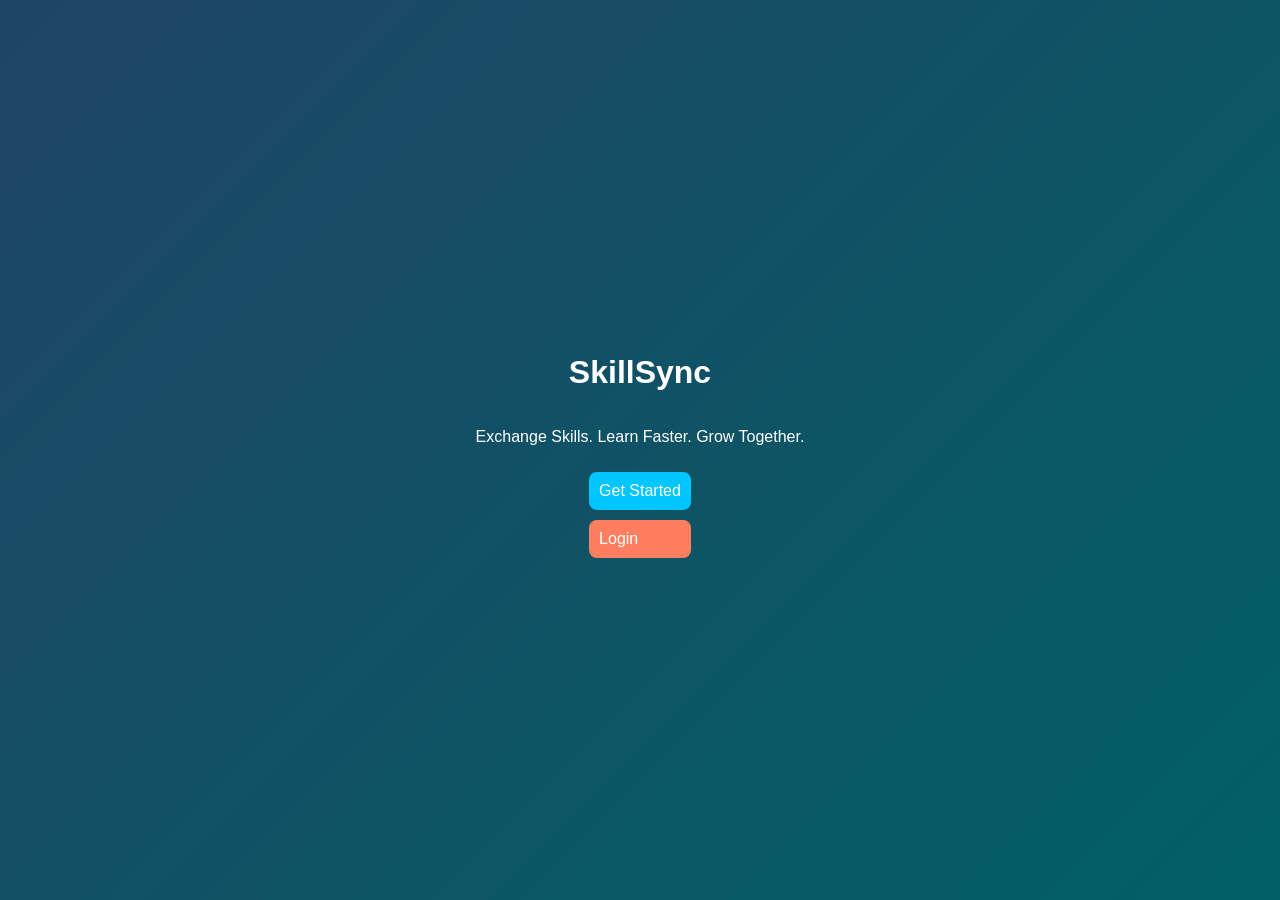
==== index.html @ 8574d458 "Add files via upload" ====
<!DOCTYPE html>
<html>
<head>
    <title>SkillSync</title>
    <link rel="stylesheet" href="style.css">
</head>
<body>

<div class="hero">
    <div class="overlay">
        <h1>SkillSync</h1>
        <p>Exchange Skills. Learn Faster. Grow Together.</p>

        <div class="buttons">
            <a href="register.html" class="btn">Get Started</a>
            <a href="login.html" class="btn secondary">Login</a>
        </div>
    </div>
</div>

</body>
</html>
---- style.css ----
body {
    margin: 0;
    font-family: 'Segoe UI', sans-serif;
    background: linear-gradient(135deg, #4facfe, #00f2fe);
}

/* HERO SECTION */
.hero {
    background: url('https://images.unsplash.com/photo-1522202176988-66273c2fd55f') no-repeat center/cover;
    height: 100vh;
    position: relative;
}

.overlay {
    background: rgba(0,0,0,0.6);
    height: 100%;
    color: white;
    display: flex;
    flex-direction: column;
    justify-content: center;
    align-items: center;
}

/* CENTER */
.center {
    display: flex;
    justify-content: center;
    align-items: center;
    height: 100vh;
}

/* GLASS CARD */
.glass-card {
    background: rgba(255,255,255,0.15);
    backdrop-filter: blur(10px);
    padding: 30px;
    border-radius: 15px;
    color: white;
    width: 300px;
    text-align: center;
    box-shadow: 0 8px 25px rgba(0,0,0,0.2);
}

/* BUTTONS */
.btn {
    display: block;
    margin: 10px auto;
    padding: 10px;
    background: #00c6ff;
    color: white;
    border: none;
    border-radius: 8px;
    text-decoration: none;
    cursor: pointer;
}

.btn:hover {
    background: #0072ff;
}

.secondary {
    background: #ff7e5f;
}

.small {
    padding: 5px 10px;
}

/* INPUTS */
input, select {
    width: 90%;
    padding: 10px;
    margin: 8px 0;
    border-radius: 8px;
    border: none;
    outline: none;
}

/* NAVBAR */
.navbar {
    background: rgba(0,0,0,0.7);
    color: white;
    padding: 15px;
    display: flex;
    justify-content: space-between;
}

/* DASHBOARD */
.dashboard {
    max-width: 700px;
    margin: 20px auto;
}

/* SKILLS */
ul {
    list-style: none;
    padding: 0;
}

li {
    background: rgba(255,255,255,0.2);
    margin: 5px;
    padding: 8px;
    border-radius: 8px;
}
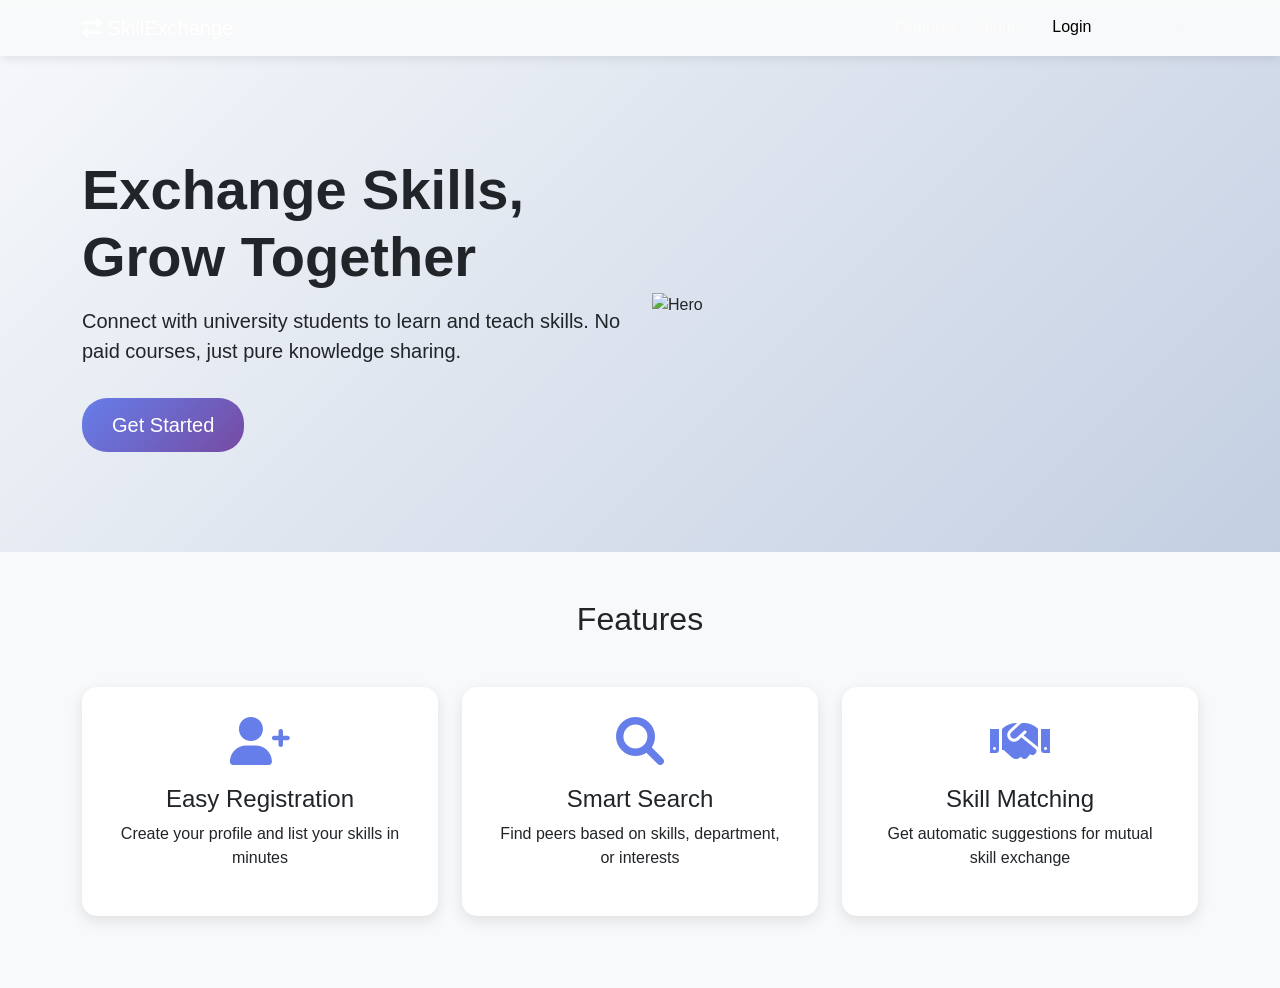
==== commit f020b83f: "Add files via upload" ====
--- a/index.html
+++ b/index.html
@@ -1,22 +1,151 @@
 <!DOCTYPE html>
-<html>
+<html lang="en">
 <head>
-    <title>SkillSync</title>
-    <link rel="stylesheet" href="style.css">
+    <meta charset="UTF-8">
+    <meta name="viewport" content="width=device-width, initial-scale=1.0">
+    <title>SkillExchange - Connect, Learn, Grow</title>
+    <link href="https://cdn.jsdelivr.net/npm/bootstrap@5.1.3/dist/css/bootstrap.min.css" rel="stylesheet">
+    <link rel="stylesheet" href="https://cdnjs.cloudflare.com/ajax/libs/font-awesome/6.0.0/css/all.min.css">
+    <link rel="stylesheet" href="css/style.css">
 </head>
 <body>
+    <nav class="navbar navbar-expand-lg navbar-dark bg-gradient">
+        <div class="container">
+            <a class="navbar-brand" href="#">
+                <i class="fas fa-exchange-alt"></i> SkillExchange
+            </a>
+            <button class="navbar-toggler" type="button" data-bs-toggle="collapse" data-bs-target="#navbarNav">
+                <span class="navbar-toggler-icon"></span>
+            </button>
+            <div class="collapse navbar-collapse" id="navbarNav">
+                <ul class="navbar-nav ms-auto">
+                    <li class="nav-item">
+                        <a class="nav-link" href="#features">Features</a>
+                    </li>
+                    <li class="nav-item">
+                        <a class="nav-link" href="#about">About</a>
+                    </li>
+                    <li class="nav-item">
+                        <button class="btn btn-light ms-3" onclick="showLoginModal()">Login</button>
+                    </li>
+                    <li class="nav-item">
+                        <button class="btn btn-outline-light ms-2" onclick="showRegisterModal()">Register</button>
+                    </li>
+                </ul>
+            </div>
+        </div>
+    </nav>
 
-<div class="hero">
-    <div class="overlay">
-        <h1>SkillSync</h1>
-        <p>Exchange Skills. Learn Faster. Grow Together.</p>
+    <section class="hero">
+        <div class="container">
+            <div class="row align-items-center">
+                <div class="col-md-6">
+                    <h1 class="display-4 fw-bold">Exchange Skills,<br>Grow Together</h1>
+                    <p class="lead mt-3">Connect with university students to learn and teach skills. No paid courses, just pure knowledge sharing.</p>
+                    <button class="btn btn-primary btn-lg mt-3" onclick="showRegisterModal()">Get Started</button>
+                </div>
+                <div class="col-md-6">
+                    <img src="https://via.placeholder.com/500x400?text=Skill+Exchange" alt="Hero" class="img-fluid">
+                </div>
+            </div>
+        </div>
+    </section>
 
-        <div class="buttons">
-            <a href="register.html" class="btn">Get Started</a>
-            <a href="login.html" class="btn secondary">Login</a>
+    <section id="features" class="features py-5">
+        <div class="container">
+            <h2 class="text-center mb-5">Features</h2>
+            <div class="row">
+                <div class="col-md-4 mb-4">
+                    <div class="feature-card">
+                        <i class="fas fa-user-plus fa-3x"></i>
+                        <h4>Easy Registration</h4>
+                        <p>Create your profile and list your skills in minutes</p>
+                    </div>
+                </div>
+                <div class="col-md-4 mb-4">
+                    <div class="feature-card">
+                        <i class="fas fa-search fa-3x"></i>
+                        <h4>Smart Search</h4>
+                        <p>Find peers based on skills, department, or interests</p>
+                    </div>
+                </div>
+                <div class="col-md-4 mb-4">
+                    <div class="feature-card">
+                        <i class="fas fa-handshake fa-3x"></i>
+                        <h4>Skill Matching</h4>
+                        <p>Get automatic suggestions for mutual skill exchange</p>
+                    </div>
+                </div>
+            </div>
+        </div>
+    </section>
+
+    <!-- Login Modal -->
+    <div class="modal fade" id="loginModal" tabindex="-1">
+        <div class="modal-dialog">
+            <div class="modal-content">
+                <div class="modal-header bg-gradient text-white">
+                    <h5 class="modal-title">Login to SkillExchange</h5>
+                    <button type="button" class="btn-close" data-bs-dismiss="modal"></button>
+                </div>
+                <div class="modal-body">
+                    <form id="loginForm">
+                        <div class="mb-3">
+                            <label for="loginEmail" class="form-label">Email address</label>
+                            <input type="email" class="form-control" id="loginEmail" required>
+                        </div>
+                        <div class="mb-3">
+                            <label for="loginPassword" class="form-label">Password</label>
+                            <input type="password" class="form-control" id="loginPassword" required>
+                        </div>
+                        <button type="submit" class="btn btn-primary w-100">Login</button>
+                    </form>
+                    <div id="loginMessage" class="mt-3"></div>
+                </div>
+            </div>
         </div>
     </div>
-</div>
 
+    <!-- Register Modal -->
+    <div class="modal fade" id="registerModal" tabindex="-1">
+        <div class="modal-dialog">
+            <div class="modal-content">
+                <div class="modal-header bg-gradient text-white">
+                    <h5 class="modal-title">Create Account</h5>
+                    <button type="button" class="btn-close" data-bs-dismiss="modal"></button>
+                </div>
+                <div class="modal-body">
+                    <form id="registerForm">
+                        <div class="mb-3">
+                            <label for="regName" class="form-label">Full Name</label>
+                            <input type="text" class="form-control" id="regName" required>
+                        </div>
+                        <div class="mb-3">
+                            <label for="regEmail" class="form-label">Email</label>
+                            <input type="email" class="form-control" id="regEmail" required>
+                        </div>
+                        <div class="mb-3">
+                            <label for="regPassword" class="form-label">Password</label>
+                            <input type="password" class="form-control" id="regPassword" required>
+                        </div>
+                        <div class="mb-3">
+                            <label for="regDepartment" class="form-label">Department</label>
+                            <input type="text" class="form-control" id="regDepartment" required>
+                        </div>
+                        <div class="mb-3">
+                            <label for="regSemester" class="form-label">Semester</label>
+                            <input type="number" class="form-control" id="regSemester" min="1" max="8" required>
+                        </div>
+                        <button type="submit" class="btn btn-primary w-100">Register</button>
+                    </form>
+                    <div id="registerMessage" class="mt-3"></div>
+                </div>
+            </div>
+        </div>
+    </div>
+
+    <script src="https://code.jquery.com/jquery-3.6.0.min.js"></script>
+    <script src="https://cdn.jsdelivr.net/npm/bootstrap@5.1.3/dist/js/bootstrap.bundle.min.js"></script>
+    <script src="js/main.js"></script>
 </body>
 </html>
--- a/css/style.css
+++ b/css/style.css
@@ -0,0 +1,128 @@
+* {
+    margin: 0;
+    padding: 0;
+    box-sizing: border-box;
+}
+
+body {
+    font-family: 'Segoe UI', Tahoma, Geneva, Verdana, sans-serif;
+    background-color: #f8f9fa;
+}
+
+.bg-gradient {
+    background: linear-gradient(135deg, #667eea 0%, #764ba2 100%);
+}
+
+.navbar {
+    box-shadow: 0 2px 10px rgba(0,0,0,0.1);
+}
+
+.hero {
+    padding: 100px 0;
+    background: linear-gradient(135deg, #f5f7fa 0%, #c3cfe2 100%);
+}
+
+.feature-card {
+    background: white;
+    padding: 30px;
+    border-radius: 15px;
+    text-align: center;
+    transition: transform 0.3s;
+    box-shadow: 0 5px 15px rgba(0,0,0,0.1);
+}
+
+.feature-card:hover {
+    transform: translateY(-10px);
+}
+
+.feature-card i {
+    color: #667eea;
+    margin-bottom: 20px;
+}
+
+.btn-primary {
+    background: linear-gradient(135deg, #667eea 0%, #764ba2 100%);
+    border: none;
+    padding: 12px 30px;
+    border-radius: 25px;
+}
+
+.btn-primary:hover {
+    transform: translateY(-2px);
+    box-shadow: 0 5px 15px rgba(0,0,0,0.2);
+}
+
+.dashboard-container {
+    display: flex;
+    min-height: 100vh;
+}
+
+.sidebar {
+    width: 250px;
+    background: linear-gradient(135deg, #667eea 0%, #764ba2 100%);
+    color: white;
+    position: fixed;
+    height: 100%;
+    overflow-y: auto;
+}
+
+.sidebar a {
+    color: white;
+    text-decoration: none;
+    display: block;
+    padding: 15px 20px;
+    transition: all 0.3s;
+}
+
+.sidebar a:hover {
+    background: rgba(255,255,255,0.1);
+    padding-left: 30px;
+}
+
+.main-content {
+    margin-left: 250px;
+    padding: 20px;
+    width: 100%;
+}
+
+.skill-badge {
+    background: linear-gradient(135deg, #667eea 0%, #764ba2 100%);
+    color: white;
+    padding: 5px 12px;
+    border-radius: 20px;
+    font-size: 12px;
+    margin: 3px;
+    display: inline-block;
+}
+
+.card {
+    border-radius: 15px;
+    box-shadow: 0 5px 15px rgba(0,0,0,0.08);
+    border: none;
+    margin-bottom: 20px;
+}
+
+.stat-card {
+    background: white;
+    border-radius: 15px;
+    padding: 20px;
+    text-align: center;
+    box-shadow: 0 5px 15px rgba(0,0,0,0.1);
+}
+
+.stat-card i {
+    font-size: 40px;
+    color: #667eea;
+}
+
+@media (max-width: 768px) {
+    .sidebar {
+        width: 100%;
+        position: relative;
+        height: auto;
+    }
+    
+    .main-content {
+        margin-left: 0;
+    }
+}
